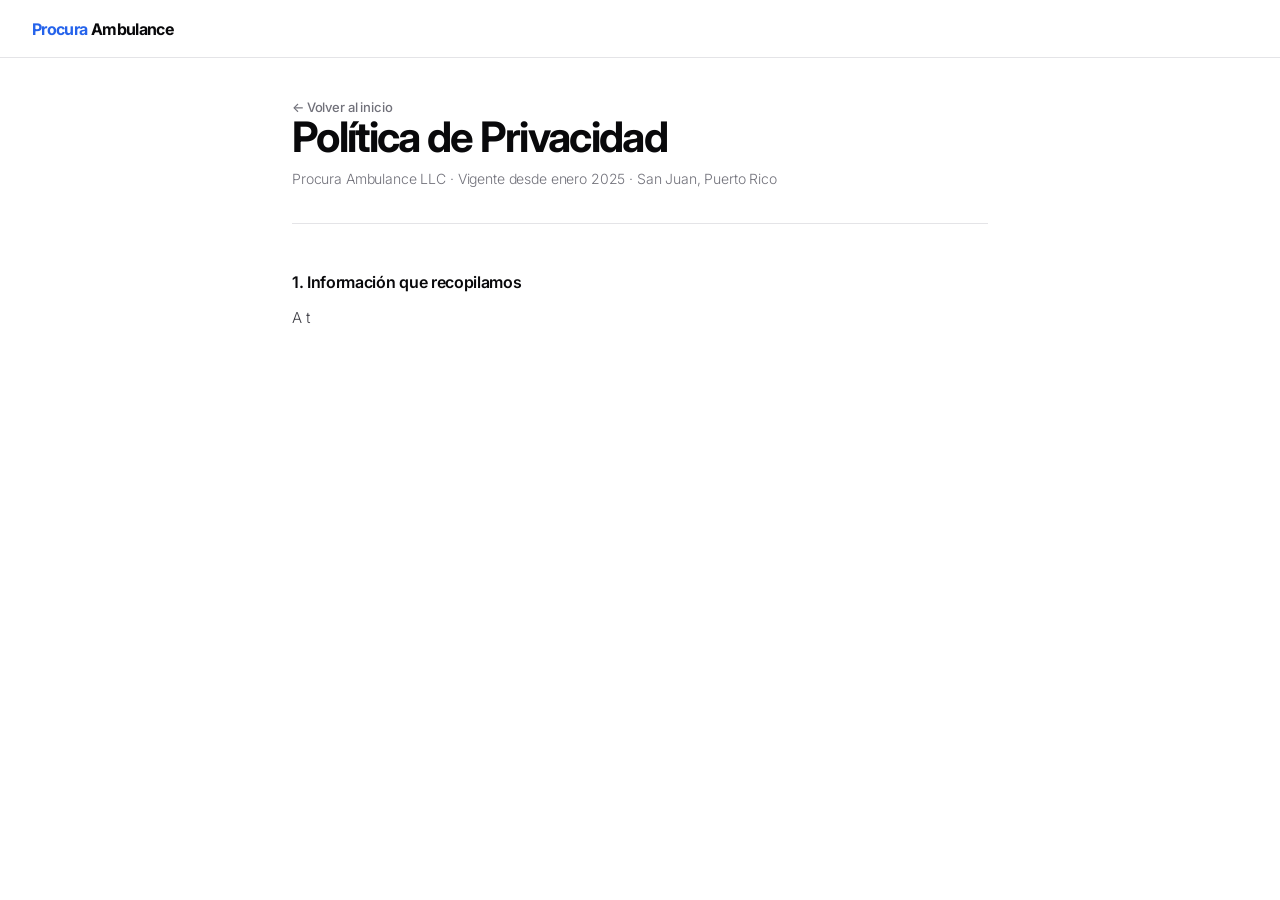
==== privacy.html @ 569757fd "Update privacy.html" ====
<!DOCTYPE html>
<html lang="es">
<head>
<meta charset="UTF-8">
<meta name="color-scheme" content="light">
<meta name="viewport" content="width=device-width, initial-scale=1.0">
<title>Política de Privacidad | Procura Ambulance</title>
<link rel="preconnect" href="https://fonts.googleapis.com">
<link rel="preconnect" href="https://fonts.gstatic.com" crossorigin>
<link href="https://fonts.googleapis.com/css2?family=Inter:wght@300;400;500;600;700&display=swap" rel="stylesheet">
<style>
*,*::before,*::after{box-sizing:border-box;margin:0;padding:0}
:root{color-scheme:light;--blue:#2563EB;--ink:#09090B;--ink3:#71717A;--rule:#E4E4E7;--off:#FAFAFA;--white:#FFFFFF;--font:'Inter',-apple-system,sans-serif;--max:760px}
body{font-family:var(--font);color:var(--ink);background:var(--white);-webkit-font-smoothing:antialiased;padding:0}
@media(prefers-color-scheme:dark){html,body{background:#fff!important;color:#09090B!important}}
nav{position:fixed;inset:0 0 auto;height:58px;padding:0 2rem;background:rgba(255,255,255,.95);backdrop-filter:blur(20px);border-bottom:1px solid var(--rule);display:flex;align-items:center;z-index:99}
.logo{font-size:16px;font-weight:700;letter-spacing:-.04em;color:var(--ink);text-decoration:none}
.logo b{color:var(--blue)}
.wrap{max-width:var(--max);margin:0 auto;padding:6rem 2rem 5rem}
h1{font-size:clamp(28px,4vw,42px);font-weight:700;letter-spacing:-.04em;line-height:1;margin-bottom:.5rem}
.subtitle{font-size:14px;color:var(--ink3);margin-bottom:3rem;padding-bottom:2rem;border-bottom:1px solid var(--rule)}
h2{font-size:16px;font-weight:600;letter-spacing:-.02em;margin:2.5rem 0 .75rem}
p{font-size:15px;font-weight:300;color:#3F3F46;line-height:1.8;letter-spacing:-.01em;margin-bottom:1rem}
ul{font-size:15px;font-weight:300;color:#3F3F46;line-height:1.8;letter-spacing:-.01em;padding-left:1.5rem;margin-bottom:1rem}
li{margin-bottom:.25rem}
a{color:var(--blue)}
.back{display:inline-flex;align-items:center;gap:8px;font-size:13px;font-weight:500;color:var(--ink3);text-decoration:none;margin-bottom:2zem;letter-spacing:-.01em;transition:color .12s}
.back:hover{color:var(--ink)}
footer{border-top:1px solid var(--rule);padding:1.5rem 2rem;text-align:center;font-size:11px;color:var(--ink3)}
</style>
</head>
<body>
<nav><a href="/" class="logo"><b>Procura</b> Ambulance</a></nav>
<div class="wrap">
  <a href="/" class="back">← Volver al inicio</a>
  <h1>Política de Privacidad</h1>
  <p class="subtitle">Procura Ambulance LLC · Vigente desde enero 2025 · San Juan, Puerto Rico</p>

  <h2>1. Información que recopilamos</h2>
  <p>A t</p></div></body>
</html>
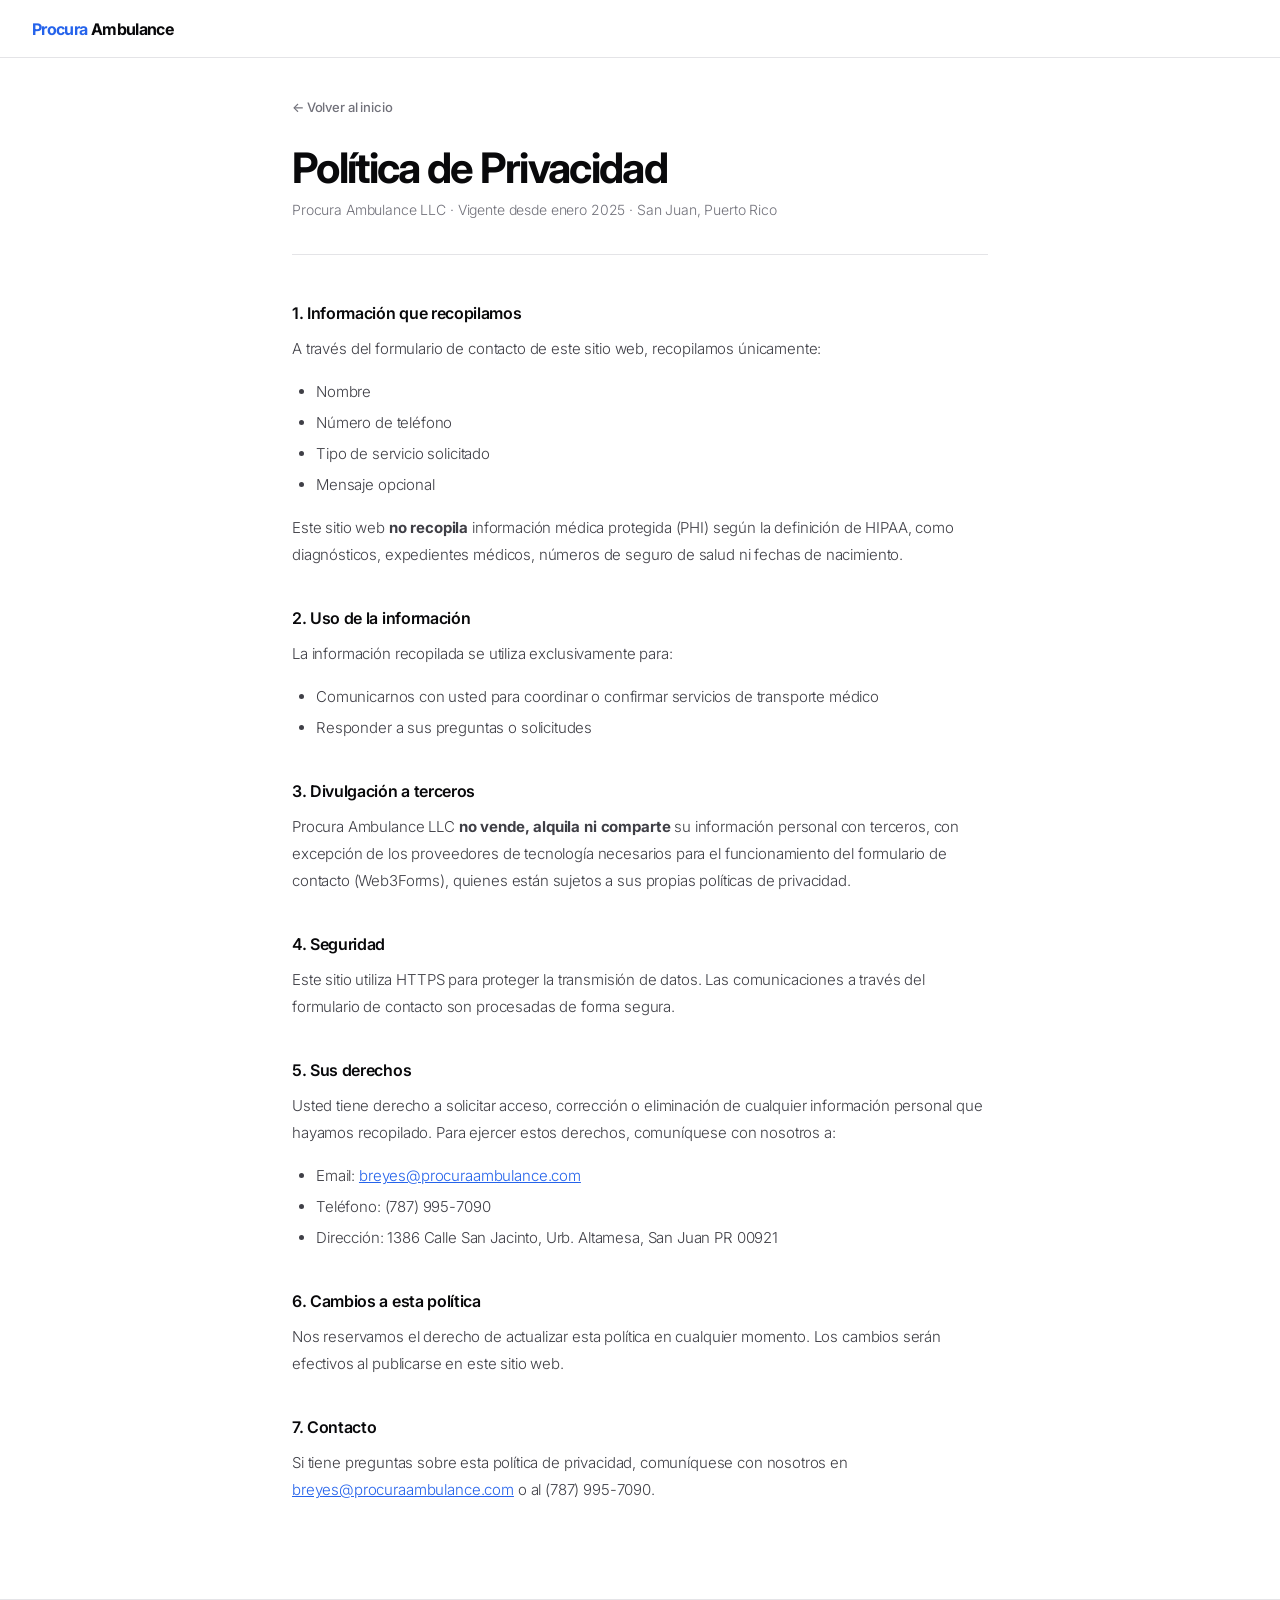
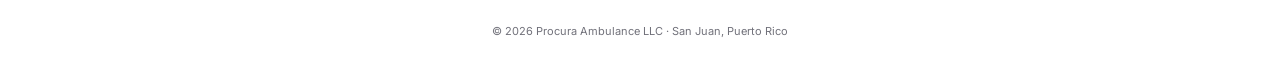
==== commit 9297952b: "Update privacy.html" ====
--- a/privacy.html
+++ b/privacy.html
@@ -24,7 +24,7 @@
 ul{font-size:15px;font-weight:300;color:#3F3F46;line-height:1.8;letter-spacing:-.01em;padding-left:1.5rem;margin-bottom:1rem}
 li{margin-bottom:.25rem}
 a{color:var(--blue)}
-.back{display:inline-flex;align-items:center;gap:8px;font-size:13px;font-weight:500;color:var(--ink3);text-decoration:none;margin-bottom:2zem;letter-spacing:-.01em;transition:color .12s}
+.back{display:inline-flex;align-items:center;gap:8px;font-size:13px;font-weight:500;color:var(--ink3);text-decoration:none;margin-bottom:2rem;letter-spacing:-.01em;transition:color .12s}
 .back:hover{color:var(--ink)}
 footer{border-top:1px solid var(--rule);padding:1.5rem 2rem;text-align:center;font-size:11px;color:var(--ink3)}
 </style>
@@ -37,5 +37,42 @@
   <p class="subtitle">Procura Ambulance LLC · Vigente desde enero 2025 · San Juan, Puerto Rico</p>
 
   <h2>1. Información que recopilamos</h2>
-  <p>A t</p></div></body>
+  <p>A través del formulario de contacto de este sitio web, recopilamos únicamente:</p>
+  <ul>
+    <li>Nombre</li>
+    <li>Número de teléfono</li>
+    <li>Tipo de servicio solicitado</li>
+    <li>Mensaje opcional</li>
+  </ul>
+  <p>Este sitio web <strong>no recopila</strong> información médica protegida (PHI) según la definición de HIPAA, como diagnósticos, expedientes médicos, números de seguro de salud ni fechas de nacimiento.</p>
+
+  <h2>2. Uso de la información</h2>
+  <p>La información recopilada se utiliza exclusivamente para:</p>
+  <ul>
+    <li>Comunicarnos con usted para coordinar o confirmar servicios de transporte médico</li>
+    <li>Responder a sus preguntas o solicitudes</li>
+  </ul>
+
+  <h2>3. Divulgación a terceros</h2>
+  <p>Procura Ambulance LLC <strong>no vende, alquila ni comparte</strong> su información personal con terceros, con excepción de los proveedores de tecnología necesarios para el funcionamiento del formulario de contacto (Web3Forms), quienes están sujetos a sus propias políticas de privacidad.</p>
+
+  <h2>4. Seguridad</h2>
+  <p>Este sitio utiliza HTTPS para proteger la transmisión de datos. Las comunicaciones a través del formulario de contacto son procesadas de forma segura.</p>
+
+  <h2>5. Sus derechos</h2>
+  <p>Usted tiene derecho a solicitar acceso, corrección o eliminación de cualquier información personal que hayamos recopilado. Para ejercer estos derechos, comuníquese con nosotros a:</p>
+  <ul>
+    <li>Email: <a href="mailto:breyes@procuraambulance.com">breyes@procuraambulance.com</a></li>
+    <li>Teléfono: (787) 995-7090</li>
+    <li>Dirección: 1386 Calle San Jacinto, Urb. Altamesa, San Juan PR 00921</li>
+  </ul>
+
+  <h2>6. Cambios a esta política</h2>
+  <p>Nos reservamos el derecho de actualizar esta política en cualquier momento. Los cambios serán efectivos al publicarse en este sitio web.</p>
+
+  <h2>7. Contacto</h2>
+  <p>Si tiene preguntas sobre esta política de privacidad, comuníquese con nosotros en <a href="mailto:breyes@procuraambulance.com">breyes@procuraambulance.com</a> o al (787) 995-7090.</p>
+</div>
+<footer>© 2026 Procura Ambulance LLC · San Juan, Puerto Rico</footer>
+</body>
 </html>
